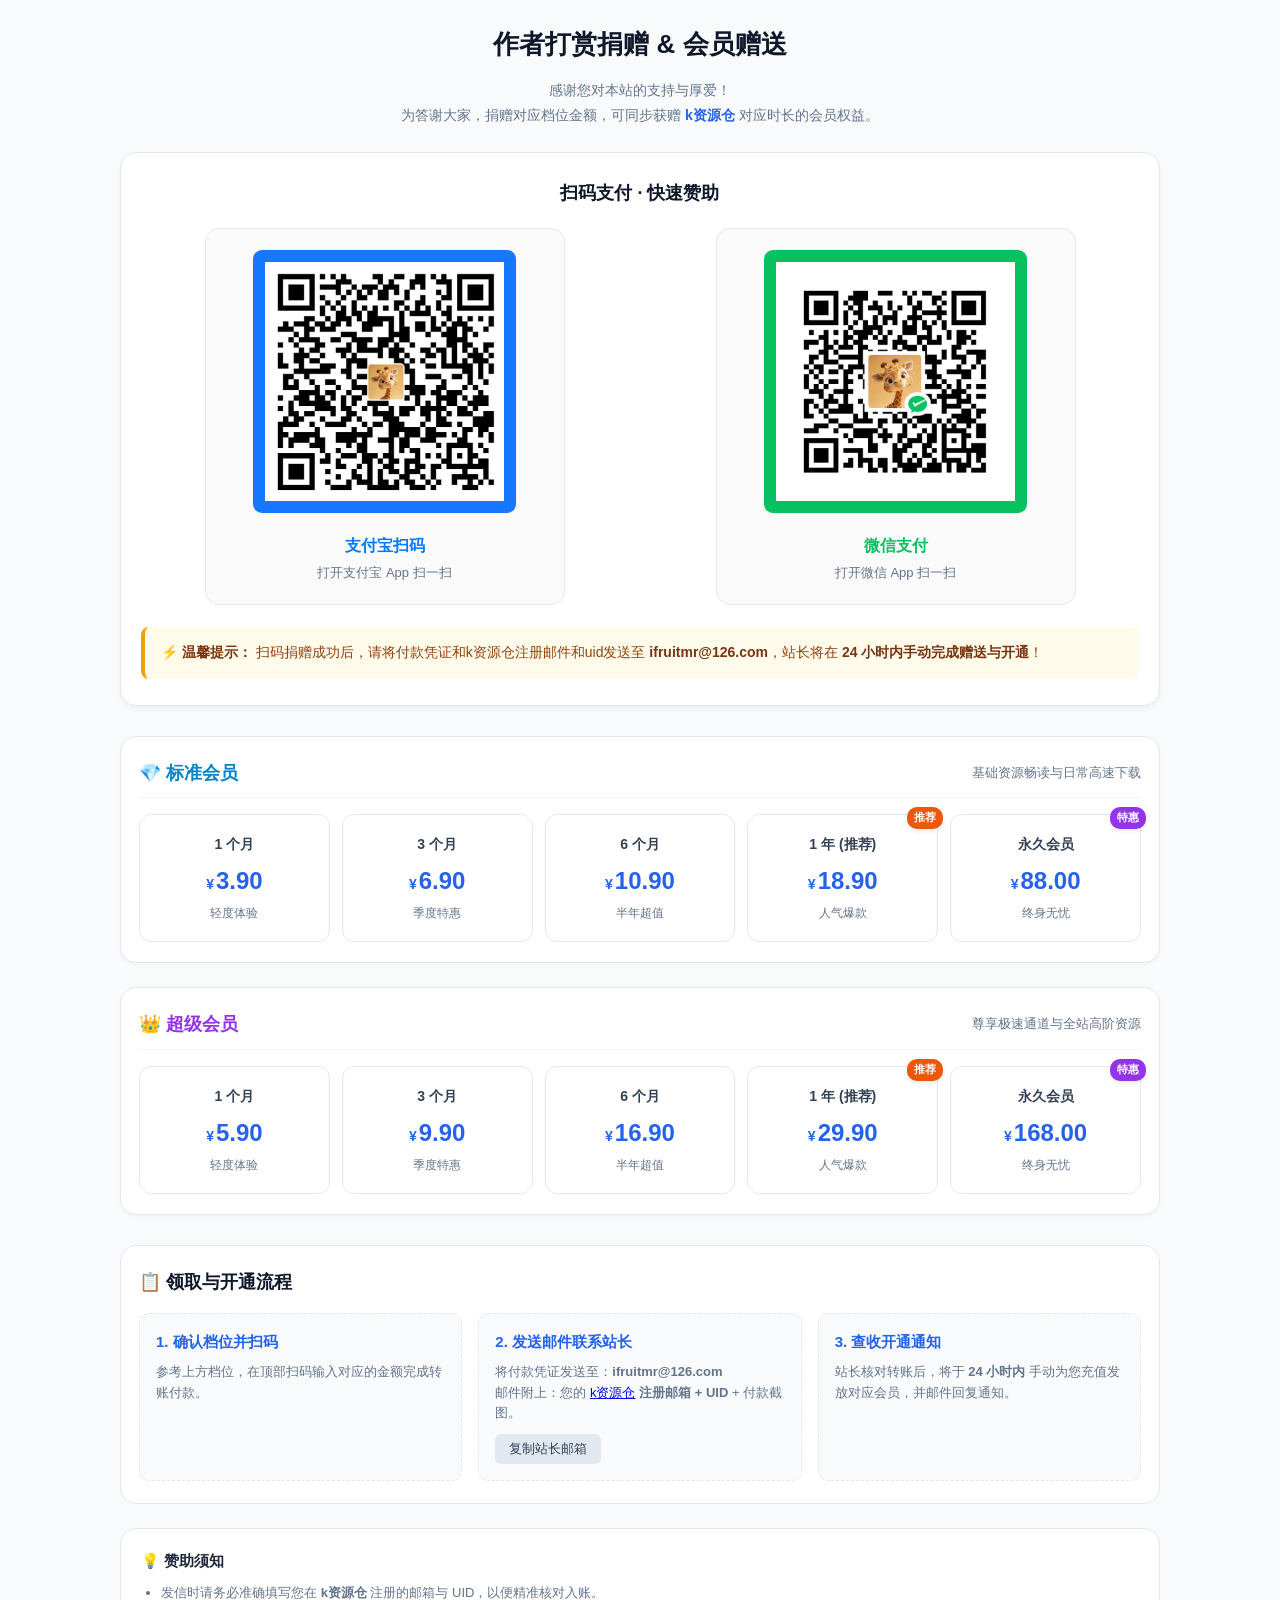
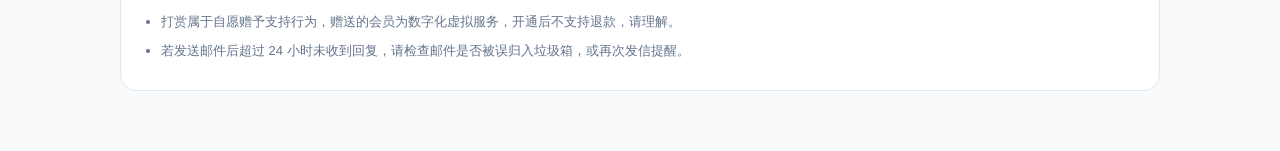
==== donate/index.html @ f9ae5457 "Deployed 33b78e3 with MkDocs version: 1.6.1" ====
<!DOCTYPE html>
<html lang="zh-CN">
<head>
  <meta charset="UTF-8">
  <meta name="viewport" content="width=device-width, initial-scale=1.0, maximum-scale=5.0">
  <title>作者打赏捐赠 & 会员赠送</title>
  <!-- 引入外部样式 -->
  <link rel="stylesheet" href="./style.css">
</head>
<body>

  <div class="container">
    <!-- 头部区域：两排排版 -->
    <div class="header-section">
      <h1>作者打赏捐赠 & 会员赠送</h1>
      <div class="sub-line">感谢您对本站的支持与厚爱！</div>
      <div class="sub-line">
        为答谢大家，捐赠对应档位金额，可同步获赠 
        <a href="https://kzyc.de5.net/" target="_blank">k资源仓</a> 对应时长的会员权益。
      </div>
    </div>

    <!-- 第一屏：扫码支付卡片区（图片已放大20%，自适应手机） -->
    <div class="qr-card-section">
      <div class="section-title">扫码支付 · 快速赞助</div>
      <div class="qr-grid">
        <!-- 支付宝 -->
        <div class="qr-item alipay">
          <img src="../assets/004.jpg" alt="支付宝付款码">
          <div class="pay-title">支付宝扫码</div>
          <div class="pay-desc">打开支付宝 App 扫一扫</div>
        </div>
        <!-- 微信 -->
        <div class="qr-item wechat">
          <img src="../assets/005.jpg" alt="微信付款码">
          <div class="pay-title">微信支付</div>
          <div class="pay-desc">打开微信 App 扫一扫</div>
        </div>
      </div>

      <!-- 醒目提示条 -->
      <div class="notice-bar">
        ⚡ <strong>温馨提示：</strong> 扫码捐赠成功后，请将付款凭证和k资源仓注册邮件和uid发送至 <strong>ifruitmr@126.com</strong>，站长将在 <strong>24 小时内手动完成赠送与开通</strong>！
      </div>
    </div>

    <!-- 会员两排排版区域 -->
    <div class="membership-wrapper">
      
      <!-- 第一排：💎 标准会员 -->
      <div class="tier-group-section">
        <div class="tier-group-header">
          <div class="tier-group-title standard">💎 标准会员</div>
          <div class="tier-group-subtitle">基础资源畅读与日常高速下载</div>
        </div>
        <div class="tier-grid">
          <div class="tier-card">
            <div class="duration">1 个月</div>
            <div class="price"><span class="symbol">¥</span>3.90</div>
            <div class="desc">轻度体验</div>
          </div>
          <div class="tier-card">
            <div class="duration">3 个月</div>
            <div class="price"><span class="symbol">¥</span>6.90</div>
            <div class="desc">季度特惠</div>
          </div>
          <div class="tier-card">
            <div class="duration">6 个月</div>
            <div class="price"><span class="symbol">¥</span>10.90</div>
            <div class="desc">半年超值</div>
          </div>
          <div class="tier-card">
            <span class="tier-badge badge-recommend">推荐</span>
            <div class="duration">1 年 (推荐)</div>
            <div class="price"><span class="symbol">¥</span>18.90</div>
            <div class="desc">人气爆款</div>
          </div>
          <div class="tier-card">
            <span class="tier-badge badge-special">特惠</span>
            <div class="duration">永久会员</div>
            <div class="price"><span class="symbol">¥</span>88.00</div>
            <div class="desc">终身无忧</div>
          </div>
        </div>
      </div>

      <!-- 第二排：👑 超级会员 -->
      <div class="tier-group-section">
        <div class="tier-group-header">
          <div class="tier-group-title super">👑 超级会员</div>
          <div class="tier-group-subtitle">尊享极速通道与全站高阶资源</div>
        </div>
        <div class="tier-grid">
          <div class="tier-card">
            <div class="duration">1 个月</div>
            <div class="price"><span class="symbol">¥</span>5.90</div>
            <div class="desc">轻度体验</div>
          </div>
          <div class="tier-card">
            <div class="duration">3 个月</div>
            <div class="price"><span class="symbol">¥</span>9.90</div>
            <div class="desc">季度特惠</div>
          </div>
          <div class="tier-card">
            <div class="duration">6 个月</div>
            <div class="price"><span class="symbol">¥</span>16.90</div>
            <div class="desc">半年超值</div>
          </div>
          <div class="tier-card">
            <span class="tier-badge badge-recommend">推荐</span>
            <div class="duration">1 年 (推荐)</div>
            <div class="price"><span class="symbol">¥</span>29.90</div>
            <div class="desc">人气爆款</div>
          </div>
          <div class="tier-card">
            <span class="tier-badge badge-special">特惠</span>
            <div class="duration">永久会员</div>
            <div class="price"><span class="symbol">¥</span>168.00</div>
            <div class="desc">终身无忧</div>
          </div>
        </div>
      </div>

    </div>

    <!-- 流程说明 -->
    <div class="steps-section">
      <div class="section-title" style="margin-bottom: 12px; text-align: left;">📋 领取与开通流程</div>
      <div class="step-list">
        <div class="step-box">
          <h4>1. 确认档位并扫码</h4>
          <p>参考上方档位，在顶部扫码输入对应的金额完成转账付款。</p>
        </div>
        <div class="step-box">
          <h4>2. 发送邮件联系站长</h4>
          <p>
            将付款凭证发送至：<strong>ifruitmr@126.com</strong><br>
            邮件附上：您的 <a href="https://kzyc.de5.net/" target="_blank">k资源仓</a> <strong>注册邮箱 + UID</strong> + 付款截图。
          </p>
          <button class="copy-email-btn" onclick="copyEmail()">复制站长邮箱</button>
        </div>
        <div class="step-box">
          <h4>3. 查收开通通知</h4>
          <p>站长核对转账后，将于 <strong>24 小时内</strong> 手动为您充值发放对应会员，并邮件回复通知。</p>
        </div>
      </div>
    </div>

    <!-- 须知 -->
    <div class="faq-section">
      <h3>💡 赞助须知</h3>
      <ul>
        <li>发信时请务必准确填写您在 <strong>k资源仓</strong> 注册的邮箱与 UID，以便精准核对入账。</li>
        <li>打赏属于自愿赠予支持行为，赠送的会员为数字化虚拟服务，开通后不支持退款，请理解。</li>
        <li>若发送邮件后超过 24 小时未收到回复，请检查邮件是否被误归入垃圾箱，或再次发信提醒。</li>
      </ul>
    </div>
  </div>

  <script>
    // 复制邮箱快捷函数
    function copyEmail() {
      navigator.clipboard.writeText('ifruitmr@126.com').then(() => {
        alert('邮箱已复制到剪贴板：ifruitmr@126.com');
      }).catch(() => {
        alert('请手动复制：ifruitmr@126.com');
      });
    }
  </script>
</body>
</html>
---- donate/style.css ----
:root {
  --primary: #2563eb;
  --primary-light: #eff6ff;
  --text-main: #1e293b;
  --text-muted: #64748b;
  --border-color: #e2e8f0;
  --bg-color: #f8fafc;
  --card-bg: #ffffff;
  --orange-badge: #ea580c;
  --purple-badge: #9333ea;
}

* {
  box-sizing: border-box;
  margin: 0;
  padding: 0;
  -webkit-tap-highlight-color: transparent;
}

body {
  font-family: -apple-system, BlinkMacSystemFont, "Segoe UI", Roboto, "Helvetica Neue", Arial, sans-serif;
  background-color: var(--bg-color);
  color: var(--text-main);
  line-height: 1.6;
  padding: 24px 16px 60px;
  overflow-x: hidden;
}

.container {
  max-width: 1040px;
  margin: 0 auto;
}

/* 顶部标题区 */
.header-section {
  text-align: center;
  margin-bottom: 24px;
}

.header-section h1 {
  font-size: 26px;
  font-weight: 700;
  margin-bottom: 12px;
  color: #0f172a;
}

.header-section .sub-line {
  color: var(--text-muted);
  font-size: 14px;
  line-height: 1.8;
}

.header-section a {
  color: var(--primary);
  text-decoration: none;
  font-weight: 600;
}

.header-section a:hover {
  text-decoration: underline;
}

/* 第一屏：扫码支付卡片区 */
.qr-card-section {
  background: var(--card-bg);
  border: 1px solid var(--border-color);
  border-radius: 16px;
  padding: 26px 20px;
  box-shadow: 0 4px 6px -1px rgba(0, 0, 0, 0.05);
  margin-bottom: 30px;
}

.section-title {
  font-size: 18px;
  font-weight: 600;
  text-align: center;
  margin-bottom: 20px;
  color: #0f172a;
}

.qr-grid {
  display: grid;
  grid-template-columns: repeat(auto-fit, minmax(280px, 1fr));
  gap: 24px;
  justify-items: center;
}

.qr-item {
  background: #fafafa;
  border: 1px solid var(--border-color);
  border-radius: 14px;
  padding: 20px 16px;
  text-align: center;
  width: 100%;
  max-width: 360px;
  transition: all 0.2s ease;
}

.qr-item:hover {
  border-color: var(--primary);
  transform: translateY(-2px);
}

/* 付款码再放大 20%：由 220px -> 265px */
.qr-item img {
  width: 265px;
  height: 265px;
  max-width: 100%;
  aspect-ratio: 1 / 1;
  object-fit: cover;
  border-radius: 10px;
  background: #fff;
  border: 1px solid #f1f5f9;
  margin-bottom: 12px;
  display: inline-block;
}

.qr-item .pay-title {
  font-weight: 600;
  font-size: 16px;
  margin-bottom: 4px;
}

.qr-item.alipay .pay-title { color: #027aff; }
.qr-item.wechat .pay-title { color: #07c160; }

.qr-item .pay-desc {
  font-size: 13px;
  color: var(--text-muted);
}

/* 提示条 */
.notice-bar {
  margin-top: 22px;
  background-color: #fffbeb;
  border-left: 4px solid #f59e0b;
  padding: 14px 16px;
  border-radius: 8px;
  font-size: 14px;
  color: #92400e;
  line-height: 1.7;
  word-break: break-word;
}

.notice-bar strong {
  color: #78350f;
}

/* 会员档位区：两排排版 */
.membership-wrapper {
  margin-bottom: 30px;
  display: flex;
  flex-direction: column;
  gap: 24px;
}

.tier-group-section {
  background: var(--card-bg);
  border: 1px solid var(--border-color);
  border-radius: 16px;
  padding: 22px 18px 20px;
  box-shadow: 0 2px 4px rgba(0, 0, 0, 0.03);
}

.tier-group-header {
  display: flex;
  align-items: center;
  justify-content: space-between;
  margin-bottom: 16px;
  padding-bottom: 10px;
  border-bottom: 1px solid #f1f5f9;
  flex-wrap: wrap;
  gap: 6px;
}

.tier-group-title {
  font-size: 18px;
  font-weight: 700;
  display: flex;
  align-items: center;
  gap: 8px;
}

.tier-group-title.standard { color: #0284c7; }
.tier-group-title.super { color: #9333ea; }

.tier-group-subtitle {
  font-size: 13px;
  color: var(--text-muted);
}

/* 电脑端：一行 5 个卡片平铺 */
.tier-grid {
  display: grid;
  grid-template-columns: repeat(5, 1fr);
  gap: 12px;
}

.tier-card {
  background: #ffffff;
  border: 1px solid var(--border-color);
  border-radius: 12px;
  padding: 18px 10px;
  text-align: center;
  position: relative;
  transition: all 0.2s ease;
}

.tier-card:hover {
  border-color: var(--primary);
  background: #f8faff;
  box-shadow: 0 4px 12px rgba(37, 99, 235, 0.08);
}

.tier-badge {
  position: absolute;
  top: -8px;
  right: -6px;
  font-size: 11px;
  font-weight: bold;
  color: #fff;
  padding: 2px 7px;
  border-radius: 10px;
  box-shadow: 0 2px 4px rgba(0,0,0,0.1);
}

.tier-badge.badge-recommend {
  background: var(--orange-badge);
}

.tier-badge.badge-special {
  background: var(--purple-badge);
}

.tier-card .duration {
  font-size: 14px;
  font-weight: 600;
  color: #334155;
  margin-bottom: 6px;
}

.tier-card .price {
  font-size: 24px;
  font-weight: 700;
  color: var(--primary);
  margin-bottom: 4px;
}

.tier-card .price .symbol {
  font-size: 14px;
  margin-right: 2px;
}

.tier-card .desc {
  font-size: 12px;
  color: var(--text-muted);
}

/* 步骤说明 */
.steps-section {
  background: var(--card-bg);
  border: 1px solid var(--border-color);
  border-radius: 16px;
  padding: 22px 18px;
  margin-bottom: 24px;
}

.step-list {
  display: grid;
  grid-template-columns: repeat(auto-fit, minmax(260px, 1fr));
  gap: 16px;
  margin-top: 16px;
}

.step-box {
  background: #f8fafc;
  border: 1px dashed var(--border-color);
  border-radius: 10px;
  padding: 16px;
}

.step-box h4 {
  font-size: 15px;
  font-weight: 600;
  margin-bottom: 8px;
  color: var(--primary);
}

.step-box p {
  font-size: 13px;
  color: var(--text-muted);
  line-height: 1.6;
}

.copy-email-btn {
  display: inline-block;
  margin-top: 10px;
  padding: 6px 14px;
  font-size: 13px;
  background: #e2e8f0;
  color: #334155;
  border: none;
  border-radius: 6px;
  cursor: pointer;
  font-weight: 500;
}

.copy-email-btn:hover, .copy-email-btn:active {
  background: #cbd5e1;
}

/* 常见问题与说明 */
.faq-section {
  background: var(--card-bg);
  border: 1px solid var(--border-color);
  border-radius: 16px;
  padding: 20px;
  font-size: 13px;
  color: var(--text-muted);
}

.faq-section h3 {
  font-size: 15px;
  color: var(--text-main);
  margin-bottom: 10px;
}

.faq-section ul {
  padding-left: 20px;
}

.faq-section li {
  margin-bottom: 8px;
  line-height: 1.6;
}

/* ========================================================
   📱 移动端与平板深度适配规则 (Media Queries)
   ======================================================== */
@media (max-width: 860px) {
  body {
    padding: 16px 10px 40px;
  }

  .header-section h1 {
    font-size: 22px;
  }

  .qr-card-section {
    padding: 18px 12px;
  }

  /* 手机端二维码卡片宽度优化 */
  .qr-item {
    max-width: 100%;
    padding: 16px 12px;
  }

  /* 手机端档位卡片：2列排版 + 永久会员跨通栏展示 */
  .tier-grid {
    grid-template-columns: repeat(2, 1fr);
    gap: 10px;
  }

  .tier-card:last-child {
    grid-column: span 2;
    background: #fdfcfe;
  }

  .tier-card {
    padding: 14px 8px;
  }

  .tier-card .duration {
    font-size: 13px;
  }

  .tier-card .price {
    font-size: 22px;
  }

  /* 步骤列表单列堆叠 */
  .step-list {
    grid-template-columns: 1fr;
    gap: 12px;
  }

  .notice-bar {
    font-size: 13px;
    padding: 12px 14px;
  }
}
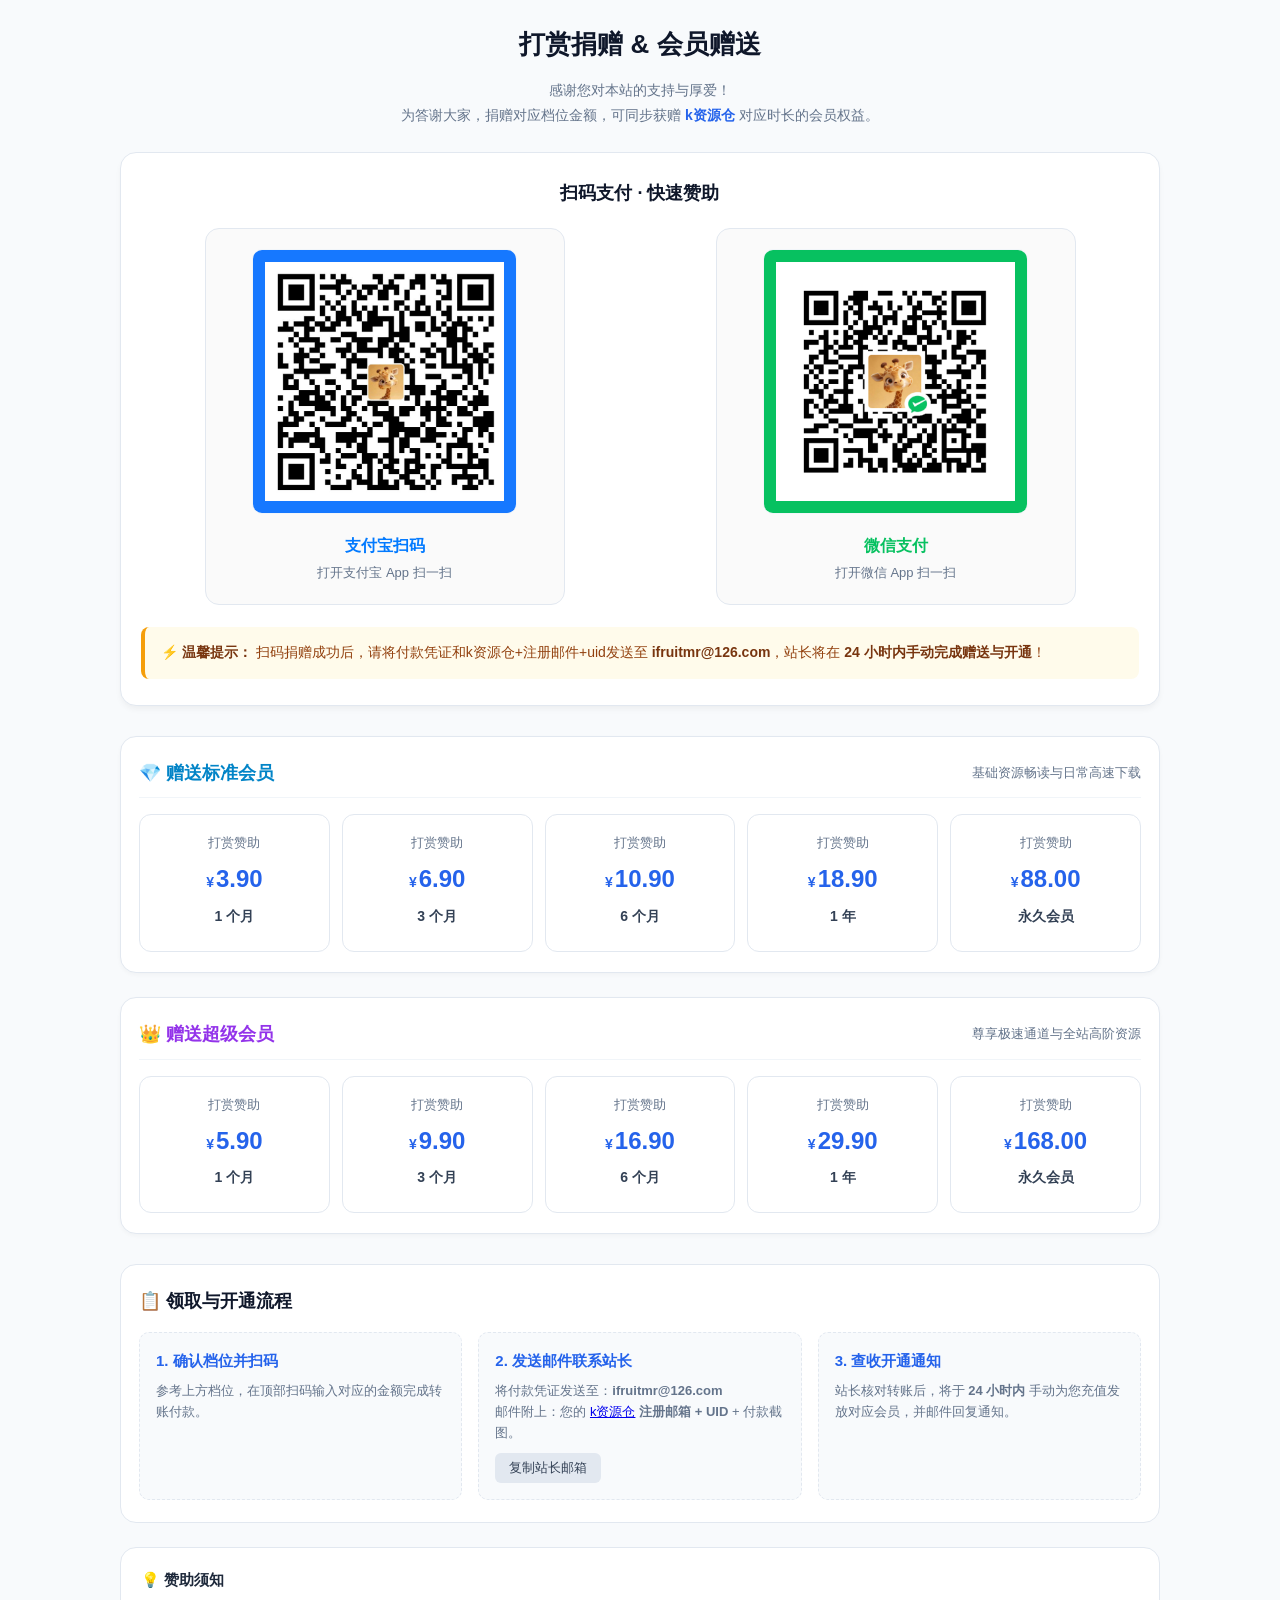
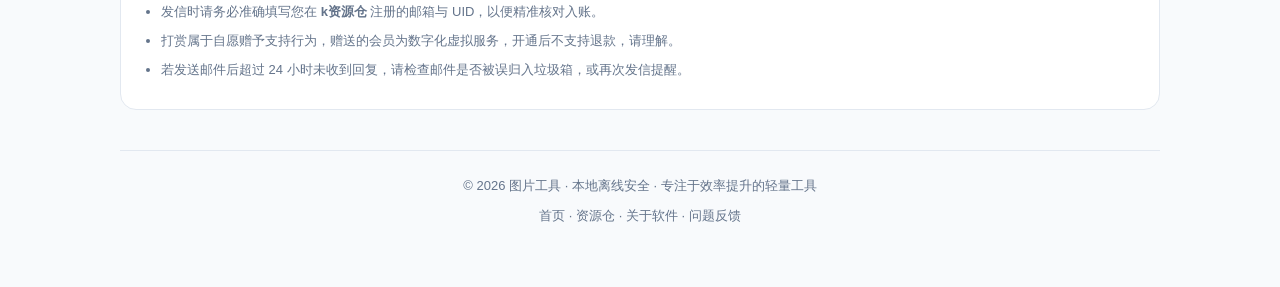
==== commit 0f5857ea: "Deployed 771cf9e with MkDocs version: 1.6.1" ====
--- a/donate/index.html
+++ b/donate/index.html
@@ -3,7 +3,7 @@
 <head>
   <meta charset="UTF-8">
   <meta name="viewport" content="width=device-width, initial-scale=1.0, maximum-scale=5.0">
-  <title>作者打赏捐赠 & 会员赠送</title>
+  <title>打赏捐赠 & 会员赠送</title>
   <!-- 引入外部样式 -->
   <link rel="stylesheet" href="./style.css">
 </head>
@@ -12,7 +12,7 @@
   <div class="container">
     <!-- 头部区域：两排排版 -->
     <div class="header-section">
-      <h1>作者打赏捐赠 & 会员赠送</h1>
+      <h1>打赏捐赠 & 会员赠送</h1>
       <div class="sub-line">感谢您对本站的支持与厚爱！</div>
       <div class="sub-line">
         为答谢大家，捐赠对应档位金额，可同步获赠 
@@ -20,7 +20,7 @@
       </div>
     </div>
 
-    <!-- 第一屏：扫码支付卡片区（图片已放大20%，自适应手机） -->
+    <!-- 第一屏：扫码支付卡片区 -->
     <div class="qr-card-section">
       <div class="section-title">扫码支付 · 快速赞助</div>
       <div class="qr-grid">
@@ -40,83 +40,79 @@
 
       <!-- 醒目提示条 -->
       <div class="notice-bar">
-        ⚡ <strong>温馨提示：</strong> 扫码捐赠成功后，请将付款凭证和k资源仓注册邮件和uid发送至 <strong>ifruitmr@126.com</strong>，站长将在 <strong>24 小时内手动完成赠送与开通</strong>！
+        ⚡ <strong>温馨提示：</strong> 扫码捐赠成功后，请将付款凭证和k资源仓+注册邮件+uid发送至 <strong>ifruitmr@126.com</strong>，站长将在 <strong>24 小时内手动完成赠送与开通</strong>！
       </div>
     </div>
 
     <!-- 会员两排排版区域 -->
     <div class="membership-wrapper">
       
-      <!-- 第一排：💎 标准会员 -->
+      <!-- 第一排：💎 赠送标准会员 -->
       <div class="tier-group-section">
         <div class="tier-group-header">
-          <div class="tier-group-title standard">💎 标准会员</div>
+          <div class="tier-group-title standard">💎 赠送标准会员</div>
           <div class="tier-group-subtitle">基础资源畅读与日常高速下载</div>
         </div>
         <div class="tier-grid">
           <div class="tier-card">
+            <div class="desc">打赏赞助</div>
+            <div class="price"><span class="symbol">¥</span>3.90</div>
             <div class="duration">1 个月</div>
-            <div class="price"><span class="symbol">¥</span>3.90</div>
-            <div class="desc">轻度体验</div>
           </div>
           <div class="tier-card">
+            <div class="desc">打赏赞助</div>
+            <div class="price"><span class="symbol">¥</span>6.90</div>
             <div class="duration">3 个月</div>
-            <div class="price"><span class="symbol">¥</span>6.90</div>
-            <div class="desc">季度特惠</div>
           </div>
           <div class="tier-card">
+            <div class="desc">打赏赞助</div>
+            <div class="price"><span class="symbol">¥</span>10.90</div>
             <div class="duration">6 个月</div>
-            <div class="price"><span class="symbol">¥</span>10.90</div>
-            <div class="desc">半年超值</div>
           </div>
           <div class="tier-card">
-            <span class="tier-badge badge-recommend">推荐</span>
-            <div class="duration">1 年 (推荐)</div>
+            <div class="desc">打赏赞助</div>
             <div class="price"><span class="symbol">¥</span>18.90</div>
-            <div class="desc">人气爆款</div>
+            <div class="duration">1 年</div>
           </div>
           <div class="tier-card">
-            <span class="tier-badge badge-special">特惠</span>
+            <div class="desc">打赏赞助</div>
+            <div class="price"><span class="symbol">¥</span>88.00</div>
             <div class="duration">永久会员</div>
-            <div class="price"><span class="symbol">¥</span>88.00</div>
-            <div class="desc">终身无忧</div>
           </div>
         </div>
       </div>
 
-      <!-- 第二排：👑 超级会员 -->
+      <!-- 第二排：👑 赠送超级会员 -->
       <div class="tier-group-section">
         <div class="tier-group-header">
-          <div class="tier-group-title super">👑 超级会员</div>
+          <div class="tier-group-title super">👑 赠送超级会员</div>
           <div class="tier-group-subtitle">尊享极速通道与全站高阶资源</div>
         </div>
         <div class="tier-grid">
           <div class="tier-card">
+            <div class="desc">打赏赞助</div>
+            <div class="price"><span class="symbol">¥</span>5.90</div>
             <div class="duration">1 个月</div>
-            <div class="price"><span class="symbol">¥</span>5.90</div>
-            <div class="desc">轻度体验</div>
           </div>
           <div class="tier-card">
+            <div class="desc">打赏赞助</div>
+            <div class="price"><span class="symbol">¥</span>9.90</div>
             <div class="duration">3 个月</div>
-            <div class="price"><span class="symbol">¥</span>9.90</div>
-            <div class="desc">季度特惠</div>
           </div>
           <div class="tier-card">
+            <div class="desc">打赏赞助</div>
+            <div class="price"><span class="symbol">¥</span>16.90</div>
             <div class="duration">6 个月</div>
-            <div class="price"><span class="symbol">¥</span>16.90</div>
-            <div class="desc">半年超值</div>
           </div>
           <div class="tier-card">
-            <span class="tier-badge badge-recommend">推荐</span>
-            <div class="duration">1 年 (推荐)</div>
+            <div class="desc">打赏赞助</div>
             <div class="price"><span class="symbol">¥</span>29.90</div>
-            <div class="desc">人气爆款</div>
+            <div class="duration">1 年</div>
           </div>
           <div class="tier-card">
-            <span class="tier-badge badge-special">特惠</span>
+            <div class="desc">打赏赞助</div>
+            <div class="price"><span class="symbol">¥</span>168.00</div>
             <div class="duration">永久会员</div>
-            <div class="price"><span class="symbol">¥</span>168.00</div>
-            <div class="desc">终身无忧</div>
           </div>
         </div>
       </div>
@@ -155,10 +151,21 @@
         <li>若发送邮件后超过 24 小时未收到回复，请检查邮件是否被误归入垃圾箱，或再次发信提醒。</li>
       </ul>
     </div>
+
+    <!-- 底部版链与导航链接 -->
+    <div class="custom-footer">
+      <div>© 2026 图片工具 · 本地离线安全 · 专注于效率提升的轻量工具</div>
+      <div style="margin-top: 8px;">
+        <a href="../">首页</a> ·
+        <a href="https://kzyc.de5.net/" target="_blank">资源仓</a> ·
+        <a href="https://imgto.de5.net/" target="_blank">关于软件</a> ·
+        <a href="https://imgto.de5.net/feedback/">问题反馈</a>
+      </div>
+    </div>
+
   </div>
 
   <script>
-    // 复制邮箱快捷函数
     function copyEmail() {
       navigator.clipboard.writeText('ifruitmr@126.com').then(() => {
         alert('邮箱已复制到剪贴板：ifruitmr@126.com');
--- a/donate/style.css
+++ b/donate/style.css
@@ -389,4 +389,40 @@
     font-size: 13px;
     padding: 12px 14px;
   }
+}
+
+/* 卡片新版次序微调：打赏赞助在顶部，时长在底部 */
+.tier-card .desc {
+  font-size: 13px;
+  color: var(--text-muted);
+  margin-bottom: 6px;
+}
+
+.tier-card .duration {
+  font-size: 14px;
+  font-weight: 600;
+  color: #334155;
+  margin-top: 6px;
+}
+
+/* 底部版链样式 */
+.custom-footer {
+  margin-top: 40px;
+  padding-top: 24px;
+  border-top: 1px solid var(--border-color);
+  text-align: center;
+  font-size: 13px;
+  color: var(--text-muted);
+  line-height: 1.7;
+}
+
+.custom-footer a {
+  color: var(--text-muted);
+  text-decoration: none;
+  transition: color 0.2s;
+}
+
+.custom-footer a:hover {
+  color: var(--primary);
+  text-decoration: underline;
 }
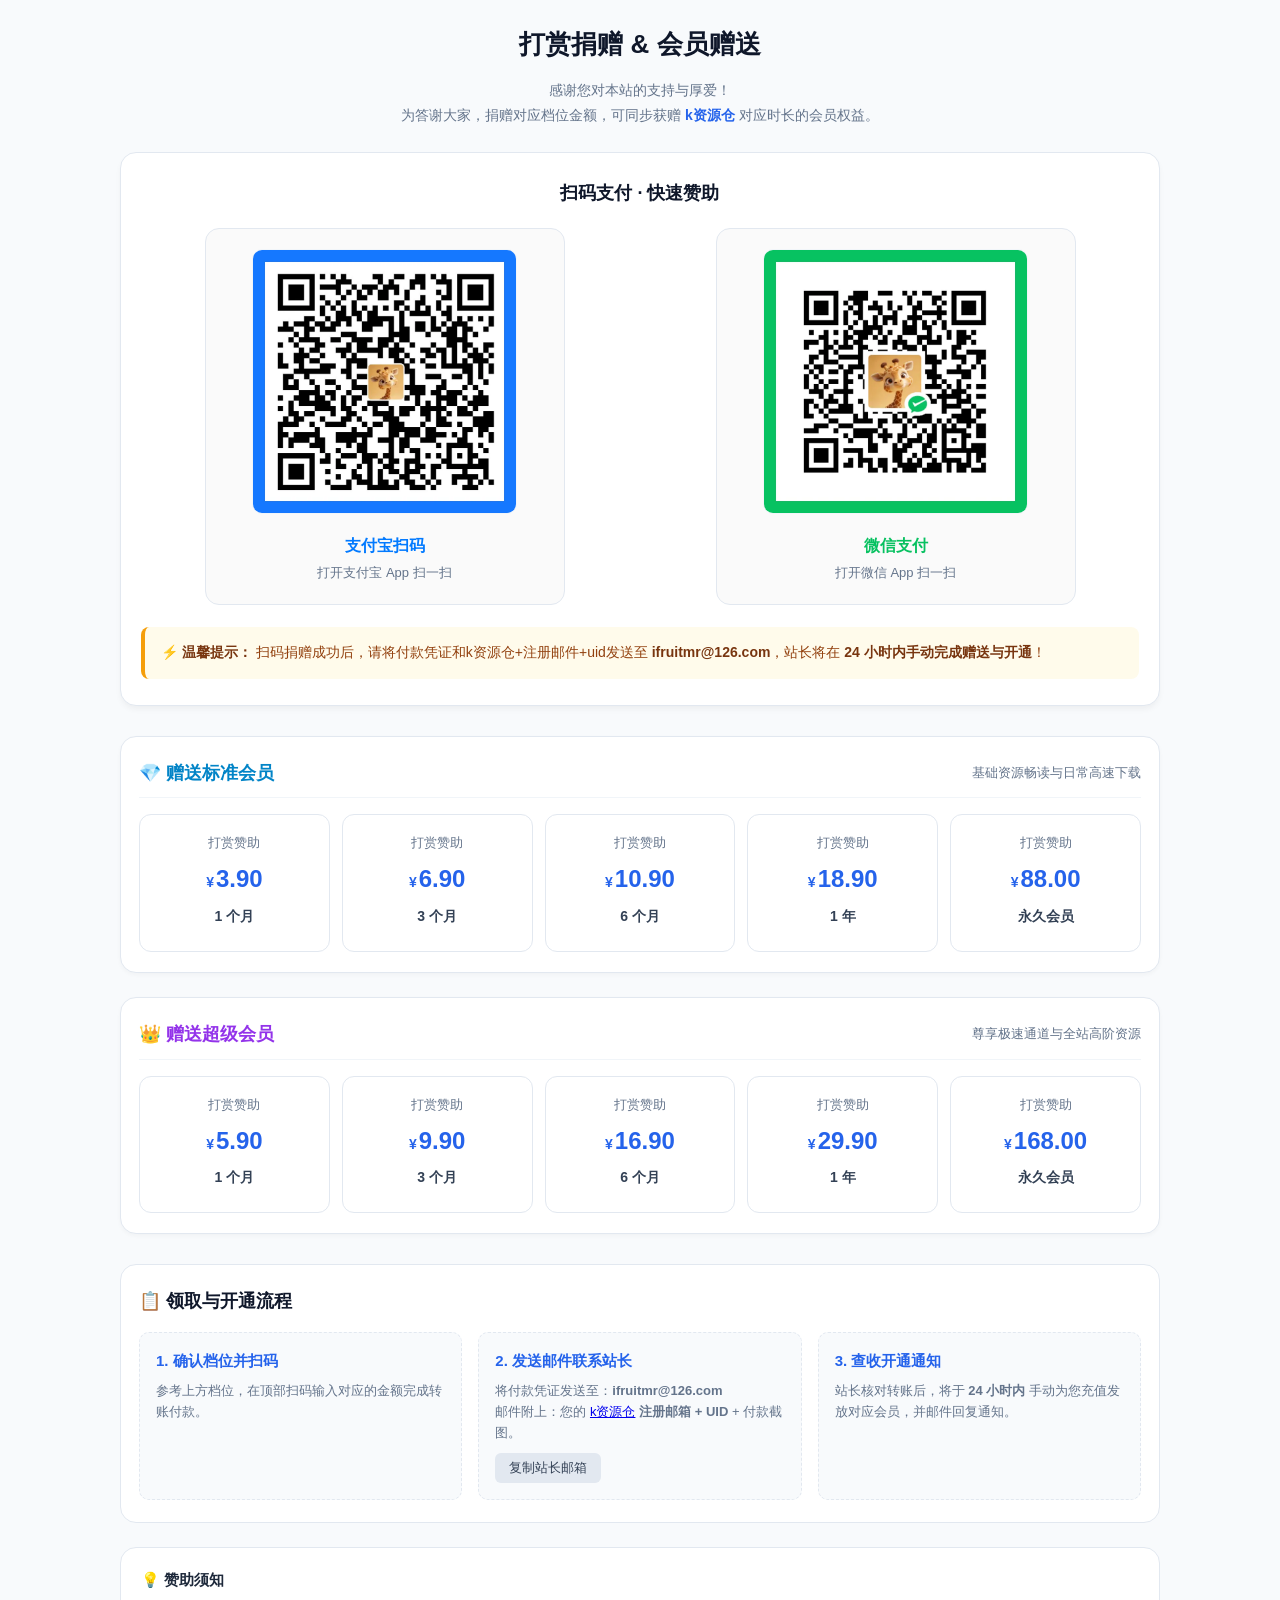
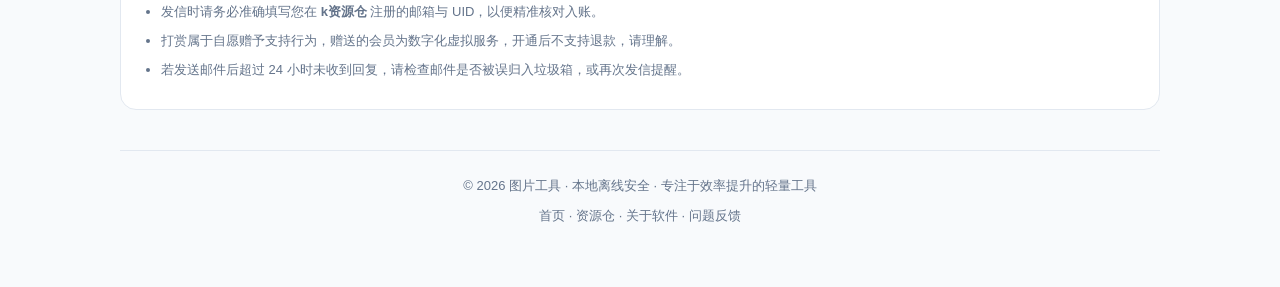
==== commit f9d5e350: "Deployed c0728a0 with MkDocs version: 1.6.1" ====
--- a/donate/index.html
+++ b/donate/index.html
@@ -26,13 +26,13 @@
       <div class="qr-grid">
         <!-- 支付宝 -->
         <div class="qr-item alipay">
-          <img src="../assets/004.jpg" alt="支付宝付款码">
+          <img src="../assets/004.webp" alt="支付宝付款码">
           <div class="pay-title">支付宝扫码</div>
           <div class="pay-desc">打开支付宝 App 扫一扫</div>
         </div>
         <!-- 微信 -->
         <div class="qr-item wechat">
-          <img src="../assets/005.jpg" alt="微信付款码">
+          <img src="../assets/005.webp" alt="微信付款码">
           <div class="pay-title">微信支付</div>
           <div class="pay-desc">打开微信 App 扫一扫</div>
         </div>
@@ -156,10 +156,10 @@
     <div class="custom-footer">
       <div>© 2026 图片工具 · 本地离线安全 · 专注于效率提升的轻量工具</div>
       <div style="margin-top: 8px;">
-        <a href="../">首页</a> ·
+        <a href="https://imgto.de5.net/" target="_blank">首页</a> ·
         <a href="https://kzyc.de5.net/" target="_blank">资源仓</a> ·
         <a href="https://imgto.de5.net/" target="_blank">关于软件</a> ·
-        <a href="https://imgto.de5.net/feedback/">问题反馈</a>
+        <a href="https://imgto.de5.net/feedback/" target="_blank">问题反馈</a>
       </div>
     </div>
 
